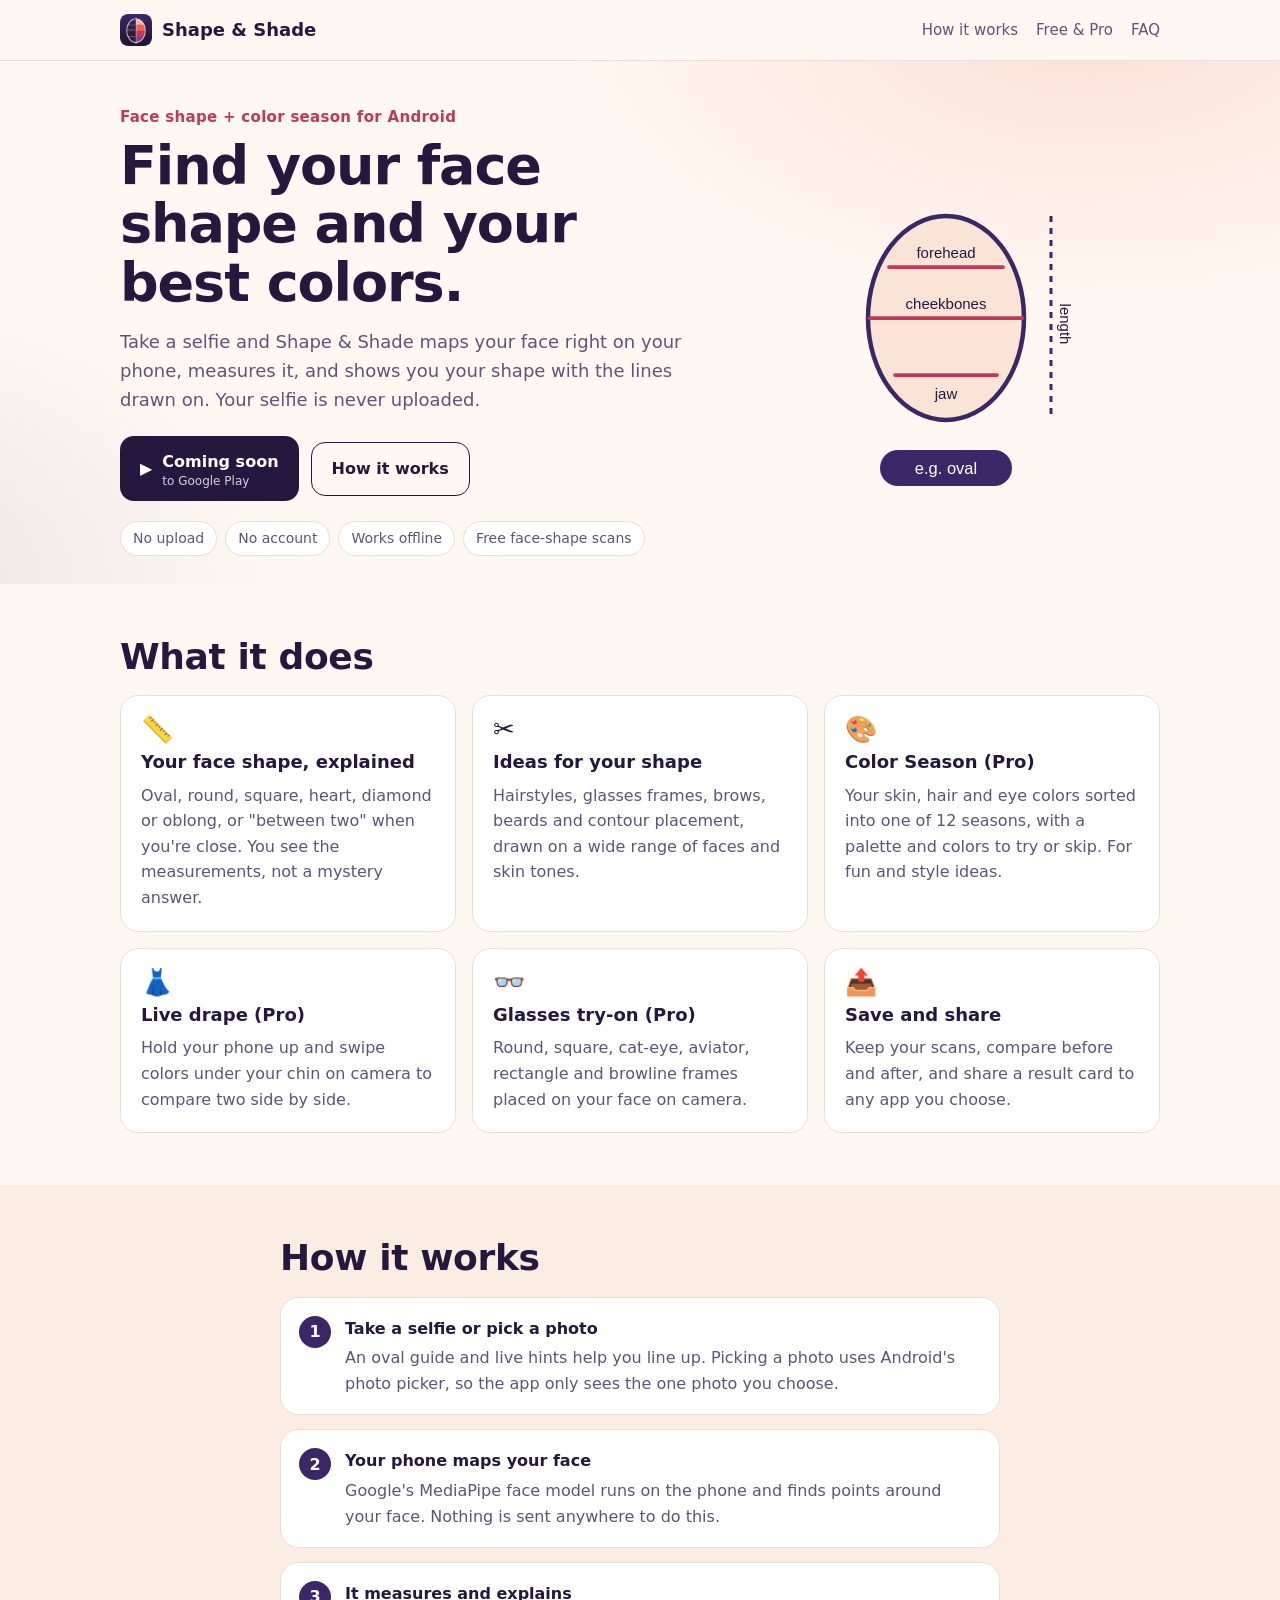
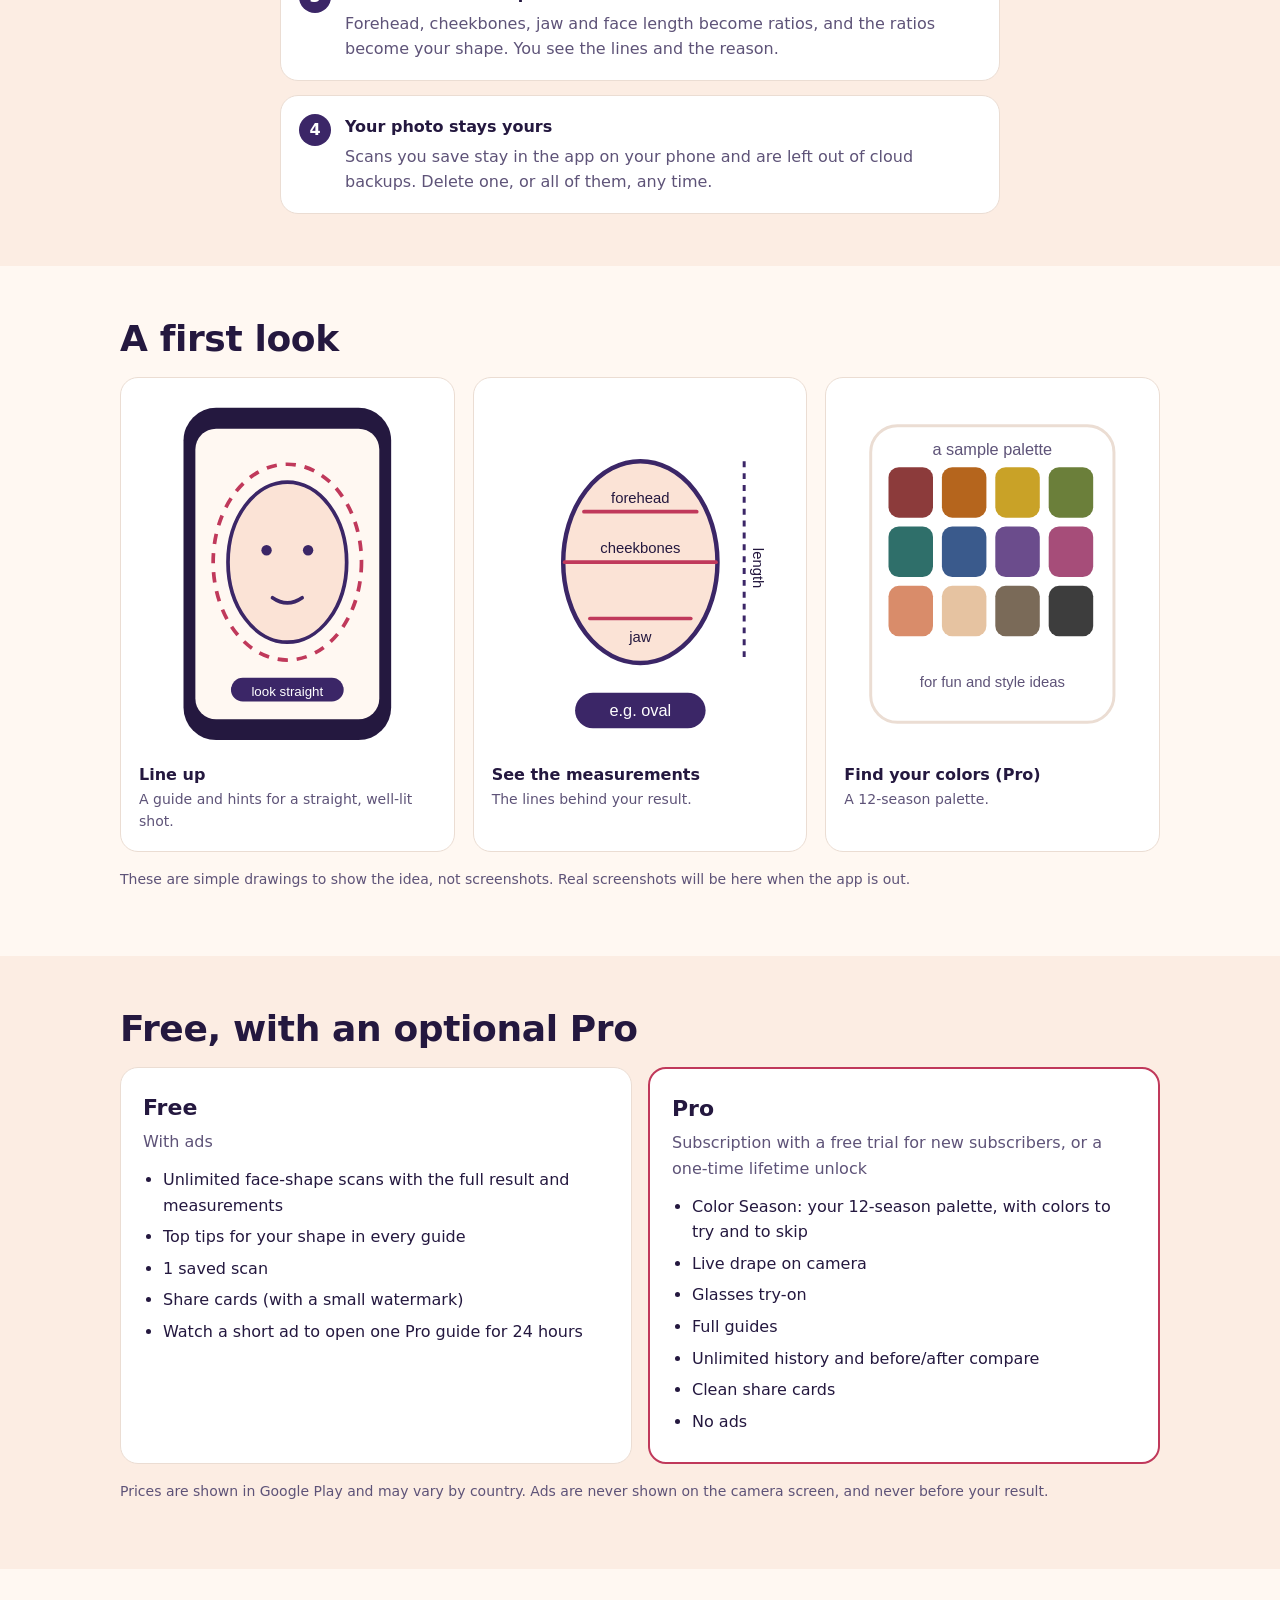
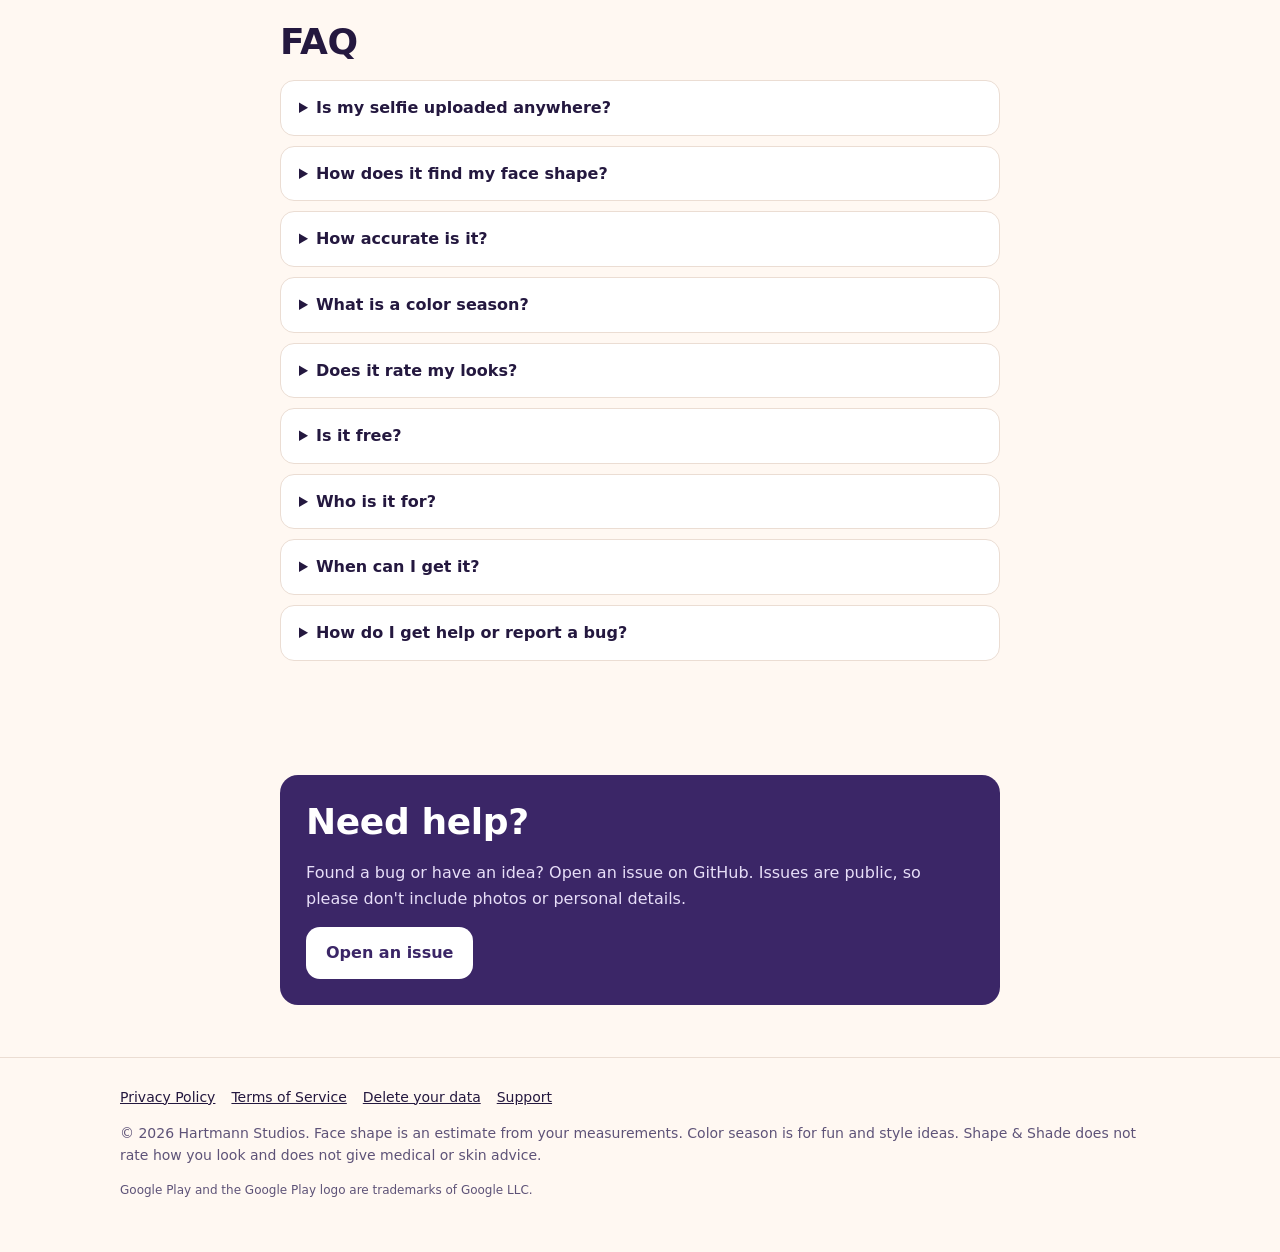
==== index.html @ e621851f "Add Shape & Shade website, privacy policy, terms and support templates" ====
<!doctype html>
<html lang="en">
<head>
<meta charset="utf-8">
<meta name="viewport" content="width=device-width, initial-scale=1, viewport-fit=cover">
<title>Shape &amp; Shade: find your face shape and best colors</title>
<meta name="description" content="Find your face shape and color season from a selfie. The scan runs on your phone and your selfie is never uploaded. Coming soon to Google Play.">
<link rel="canonical" href="https://chartmann1590.github.io/shapeshade-site/">
<meta name="theme-color" content="#FFF8F2">
<meta property="og:type" content="website">
<meta property="og:site_name" content="Shape &amp; Shade">
<meta property="og:title" content="Shape &amp; Shade: find your face shape and best colors">
<meta property="og:description" content="Find your face shape and color season from a selfie. The scan runs on your phone and your selfie is never uploaded. Coming soon to Google Play.">
<meta property="og:url" content="https://chartmann1590.github.io/shapeshade-site/">
<meta property="og:image" content="https://chartmann1590.github.io/shapeshade-site/img/og.png">
<meta property="og:image:width" content="1200">
<meta property="og:image:height" content="630">
<meta property="og:image:alt" content="Shape &amp; Shade: face shape and color season, on your phone">
<meta name="twitter:card" content="summary_large_image">
<meta name="twitter:title" content="Shape &amp; Shade: find your face shape and best colors">
<meta name="twitter:description" content="Find your face shape and color season from a selfie. The scan runs on your phone and your selfie is never uploaded. Coming soon to Google Play.">
<meta name="twitter:image" content="https://chartmann1590.github.io/shapeshade-site/img/og.png">
<link rel="icon" type="image/png" sizes="32x32" href="https://chartmann1590.github.io/shapeshade-site/img/icon-32.png">
<link rel="apple-touch-icon" href="https://chartmann1590.github.io/shapeshade-site/img/icon-180.png">
<link rel="stylesheet" href="https://chartmann1590.github.io/shapeshade-site/style.css">

</head>
<body>
<header class="top"><div class="wrap nav">
<a class="brand" href="https://chartmann1590.github.io/shapeshade-site/"><img src="https://chartmann1590.github.io/shapeshade-site/img/icon-192.png" alt="" width="32" height="32"><span>Shape &amp; Shade</span></a>
<nav><a class="hide-sm" href="https://chartmann1590.github.io/shapeshade-site/#how">How it works</a><a class="hide-sm" href="https://chartmann1590.github.io/shapeshade-site/#pro">Free &amp; Pro</a><a href="https://chartmann1590.github.io/shapeshade-site/#faq">FAQ</a></nav>
</div></header>
<main>

<section class="hero"><div class="wrap hero-grid">
<div class="hero-copy">
<p class="eyebrow">Face shape + color season for Android</p>
<h1>Find your face shape and your best colors.</h1>
<p class="lead">Take a selfie and Shape &amp; Shade maps your face right on your phone, measures it, and shows you your shape with the lines drawn on. Your selfie is never uploaded.</p>
<div class="cta"><span class="btn soon" role="note" aria-label="Coming soon to Google Play">&#9654;<span>Coming soon<small>to Google Play</small></span></span><a class="btn ghost" href="#how">How it works</a></div>
<ul class="pills"><li>No upload</li><li>No account</li><li>Works offline</li><li>Free face-shape scans</li></ul>
</div>
<div class="hero-art"><svg viewBox="0 0 200 240" role="img" aria-label="Drawing: a face with measurement lines across forehead, cheekbones and jaw, and a line for face length">
<ellipse cx="100" cy="112" rx="52" ry="68" fill="#FBE3D6" stroke="#3B2667" stroke-width="3"/>
<g stroke="#C0395B" stroke-width="2.5" stroke-linecap="round"><line x1="62" y1="78" x2="138" y2="78"/><line x1="49" y1="112" x2="151" y2="112"/><line x1="66" y1="150" x2="134" y2="150"/></g>
<line x1="170" y1="44" x2="170" y2="180" stroke="#3B2667" stroke-width="2" stroke-dasharray="4 4"/>
<g font-family="sans-serif" font-size="10" fill="#24183F"><text x="100" y="72" text-anchor="middle">forehead</text><text x="100" y="106" text-anchor="middle">cheekbones</text><text x="100" y="166" text-anchor="middle">jaw</text><text x="176" y="116" transform="rotate(90 176 116)" text-anchor="middle">length</text></g>
<rect x="56" y="200" width="88" height="24" rx="12" fill="#3B2667"/><text x="100" y="216" font-size="11" fill="#fff" text-anchor="middle" font-family="sans-serif">e.g. oval</text>
</svg></div>
</div></section>

<section class="sec" id="what"><div class="wrap">
<h2>What it does</h2>
<div class="grid three">
<div class="card"><div class="ic">&#128207;</div><h3>Your face shape, explained</h3><p>Oval, round, square, heart, diamond or oblong, or "between two" when you're close. You see the measurements, not a mystery answer.</p></div>
<div class="card"><div class="ic">&#9986;&#65039;</div><h3>Ideas for your shape</h3><p>Hairstyles, glasses frames, brows, beards and contour placement, drawn on a wide range of faces and skin tones.</p></div>
<div class="card"><div class="ic">&#127912;</div><h3>Color Season (Pro)</h3><p>Your skin, hair and eye colors sorted into one of 12 seasons, with a palette and colors to try or skip. For fun and style ideas.</p></div>
<div class="card"><div class="ic">&#128087;</div><h3>Live drape (Pro)</h3><p>Hold your phone up and swipe colors under your chin on camera to compare two side by side.</p></div>
<div class="card"><div class="ic">&#128083;</div><h3>Glasses try-on (Pro)</h3><p>Round, square, cat-eye, aviator, rectangle and browline frames placed on your face on camera.</p></div>
<div class="card"><div class="ic">&#128228;</div><h3>Save and share</h3><p>Keep your scans, compare before and after, and share a result card to any app you choose.</p></div>
</div>
</div></section>

<section class="sec alt" id="how"><div class="wrap narrow">
<h2>How it works</h2>
<ol class="steps">
<li><strong>Take a selfie or pick a photo</strong><p>An oval guide and live hints help you line up. Picking a photo uses Android's photo picker, so the app only sees the one photo you choose.</p></li>
<li><strong>Your phone maps your face</strong><p>Google's MediaPipe face model runs on the phone and finds points around your face. Nothing is sent anywhere to do this.</p></li>
<li><strong>It measures and explains</strong><p>Forehead, cheekbones, jaw and face length become ratios, and the ratios become your shape. You see the lines and the reason.</p></li>
<li><strong>Your photo stays yours</strong><p>Scans you save stay in the app on your phone and are left out of cloud backups. Delete one, or all of them, any time.</p></li>
</ol>
</div></section>

<section class="sec" id="looks"><div class="wrap">
<h2>A first look</h2>
<div class="ills">
<figure><svg viewBox="0 0 200 240" role="img" aria-label="Drawing: a phone camera with an oval guide around a face">
<rect x="30" y="8" width="140" height="224" rx="22" fill="#24183F"/><rect x="38" y="22" width="124" height="196" rx="14" fill="#FFF8F2"/>
<ellipse cx="100" cy="112" rx="40" ry="54" fill="#FBE3D6" stroke="#3B2667" stroke-width="2.5"/>
<ellipse cx="100" cy="112" rx="50" ry="66" fill="none" stroke="#C0395B" stroke-width="2.5" stroke-dasharray="7 6"/>
<circle cx="86" cy="104" r="3.5" fill="#3B2667"/><circle cx="114" cy="104" r="3.5" fill="#3B2667"/><path d="M90 136 q10 7 20 0" stroke="#3B2667" stroke-width="2.5" fill="none" stroke-linecap="round"/>
<rect x="62" y="190" width="76" height="16" rx="8" fill="#3B2667"/><text x="100" y="202" font-size="9" fill="#fff" text-anchor="middle" font-family="sans-serif">look straight</text>
</svg><figcaption>Line up<span>A guide and hints for a straight, well-lit shot.</span></figcaption></figure>
<figure><svg viewBox="0 0 200 240" role="img" aria-label="Drawing: a face with measurement lines across forehead, cheekbones and jaw, and a line for face length">
<ellipse cx="100" cy="112" rx="52" ry="68" fill="#FBE3D6" stroke="#3B2667" stroke-width="3"/>
<g stroke="#C0395B" stroke-width="2.5" stroke-linecap="round"><line x1="62" y1="78" x2="138" y2="78"/><line x1="49" y1="112" x2="151" y2="112"/><line x1="66" y1="150" x2="134" y2="150"/></g>
<line x1="170" y1="44" x2="170" y2="180" stroke="#3B2667" stroke-width="2" stroke-dasharray="4 4"/>
<g font-family="sans-serif" font-size="10" fill="#24183F"><text x="100" y="72" text-anchor="middle">forehead</text><text x="100" y="106" text-anchor="middle">cheekbones</text><text x="100" y="166" text-anchor="middle">jaw</text><text x="176" y="116" transform="rotate(90 176 116)" text-anchor="middle">length</text></g>
<rect x="56" y="200" width="88" height="24" rx="12" fill="#3B2667"/><text x="100" y="216" font-size="11" fill="#fff" text-anchor="middle" font-family="sans-serif">e.g. oval</text>
</svg><figcaption>See the measurements<span>The lines behind your result.</span></figcaption></figure>
<figure><svg viewBox="0 0 200 240" role="img" aria-label="Drawing: a grid of twelve color swatches">
<rect x="18" y="20" width="164" height="200" rx="18" fill="#fff" stroke="#EBDDD3" stroke-width="2"/>
<text x="100" y="40" font-size="11" text-anchor="middle" fill="#5E5378" font-family="sans-serif">a sample palette</text>
<rect x="30" y="48" width="30" height="34" rx="7" fill="#8C3B3B"/><rect x="66" y="48" width="30" height="34" rx="7" fill="#B5651D"/><rect x="102" y="48" width="30" height="34" rx="7" fill="#C9A227"/><rect x="138" y="48" width="30" height="34" rx="7" fill="#6B7F3A"/><rect x="30" y="88" width="30" height="34" rx="7" fill="#2F6F6A"/><rect x="66" y="88" width="30" height="34" rx="7" fill="#3A5A8C"/><rect x="102" y="88" width="30" height="34" rx="7" fill="#6B4C8C"/><rect x="138" y="88" width="30" height="34" rx="7" fill="#A64D79"/><rect x="30" y="128" width="30" height="34" rx="7" fill="#D98C6A"/><rect x="66" y="128" width="30" height="34" rx="7" fill="#E6C3A1"/><rect x="102" y="128" width="30" height="34" rx="7" fill="#7A6A58"/><rect x="138" y="128" width="30" height="34" rx="7" fill="#3D3D3D"/><text x="100" y="196" font-size="10" text-anchor="middle" fill="#5E5378" font-family="sans-serif">for fun and style ideas</text>
</svg><figcaption>Find your colors (Pro)<span>A 12-season palette.</span></figcaption></figure>
</div>
<p class="fine">These are simple drawings to show the idea, not screenshots. Real screenshots will be here when the app is out.</p>
</div></section>

<section class="sec alt" id="pro"><div class="wrap">
<h2>Free, with an optional Pro</h2>
<div class="plans">
<div class="plan"><h3>Free</h3><p class="sub">With ads</p><ul>
<li>Unlimited face-shape scans with the full result and measurements</li>
<li>Top tips for your shape in every guide</li>
<li>1 saved scan</li>
<li>Share cards (with a small watermark)</li>
<li>Watch a short ad to open one Pro guide for 24 hours</li>
</ul></div>
<div class="plan pro"><h3>Pro</h3><p class="sub">Subscription with a free trial for new subscribers, or a one-time lifetime unlock</p><ul>
<li>Color Season: your 12-season palette, with colors to try and to skip</li>
<li>Live drape on camera</li>
<li>Glasses try-on</li>
<li>Full guides</li>
<li>Unlimited history and before/after compare</li>
<li>Clean share cards</li>
<li>No ads</li>
</ul></div>
</div>
<p class="fine">Prices are shown in Google Play and may vary by country. Ads are never shown on the camera screen, and never before your result.</p>
</div></section>

<section class="sec" id="faq"><div class="wrap narrow faq">
<h2>FAQ</h2>
<details><summary>Is my selfie uploaded anywhere?</summary><p>No. The face mapping runs on your phone with Google's MediaPipe, and the photo is never sent to us or to anyone else. There is no account and no server. The scan even works in airplane mode.</p></details><details><summary>How does it find my face shape?</summary><p>It maps points on your face, then measures your forehead, cheekbone and jaw width and your face length. The shape comes from those ratios, and the lines are drawn on your photo so you can see why. When you sit between two shapes, it says so.</p></details><details><summary>How accurate is it?</summary><p>It's an estimate from measurements, not a verdict. Good light, a straight-on angle and hair pulled back give the most consistent result. Glasses, hats, beards and tilted photos can shift it.</p></details><details><summary>What is a color season?</summary><p>A popular way to group colors that tend to suit you, based on your skin, hair and eye colors: warm or cool, light or deep, soft or bright. Shape &amp; Shade gives one of 12 seasons with a palette. It's for fun and style ideas, and works best in daylight.</p></details><details><summary>Does it rate my looks?</summary><p>No. There are no beauty scores, no attractiveness ratings, and no guesses about age, ethnicity or gender. It measures shape and samples colors, that's it.</p></details><details><summary>Is it free?</summary><p>Yes. Face-shape scans with the full result are free and unlimited, with ads. Pro is optional and adds Color Season, live drape, glasses try-on, full guides, unlimited history and no ads. Prices are shown in Google Play.</p></details><details><summary>Who is it for?</summary><p>Teens and adults who want ideas for haircuts, glasses, brows, beards or what colors to wear. It's meant for ages 16 and up and is not made for children.</p></details><details><summary>When can I get it?</summary><p>It's coming soon to Google Play for Android. This page will link straight to the listing when it's live.</p></details><details><summary>How do I get help or report a bug?</summary><p>Open an issue on <a href="https://github.com/chartmann1590/shapeshade-site/issues/new">GitHub</a>. Issues are public, so please don't post photos or personal information.</p></details>
</div></section>

<section class="sec" id="support"><div class="wrap narrow">
<div class="support"><h2>Need help?</h2><p>Found a bug or have an idea? Open an issue on GitHub. Issues are public, so please don't include photos or personal details.</p>
<a class="btn" href="https://github.com/chartmann1590/shapeshade-site/issues/new">Open an issue</a></div>
</div></section>
<script type="application/ld+json">{"@context": "https://schema.org", "@type": "SoftwareApplication", "name": "Shape & Shade: Face Shape", "operatingSystem": "Android", "applicationCategory": "LifestyleApplication", "url": "https://chartmann1590.github.io/shapeshade-site/", "author": {"@type": "Organization", "name": "Hartmann Studios", "url": "https://chartmann1590.github.io/shapeshade-site/"}, "description": "Find your face shape and your color season from a selfie. The scan runs on your phone and your selfie is never uploaded."}</script>

</main>
<footer class="foot"><div class="wrap">
<div class="foot-links"><a href="https://chartmann1590.github.io/shapeshade-site/privacy/">Privacy Policy</a><a href="https://chartmann1590.github.io/shapeshade-site/terms/">Terms of Service</a><a href="https://chartmann1590.github.io/shapeshade-site/delete/">Delete your data</a><a href="https://github.com/chartmann1590/shapeshade-site/issues/new">Support</a></div>
<p>&copy; 2026 Hartmann Studios. Face shape is an estimate from your measurements. Color season is for fun and style ideas. Shape &amp; Shade does not rate how you look and does not give medical or skin advice.</p>
<p class="tm">Google Play and the Google Play logo are trademarks of Google LLC.</p>
</div></footer>
</body>
</html>
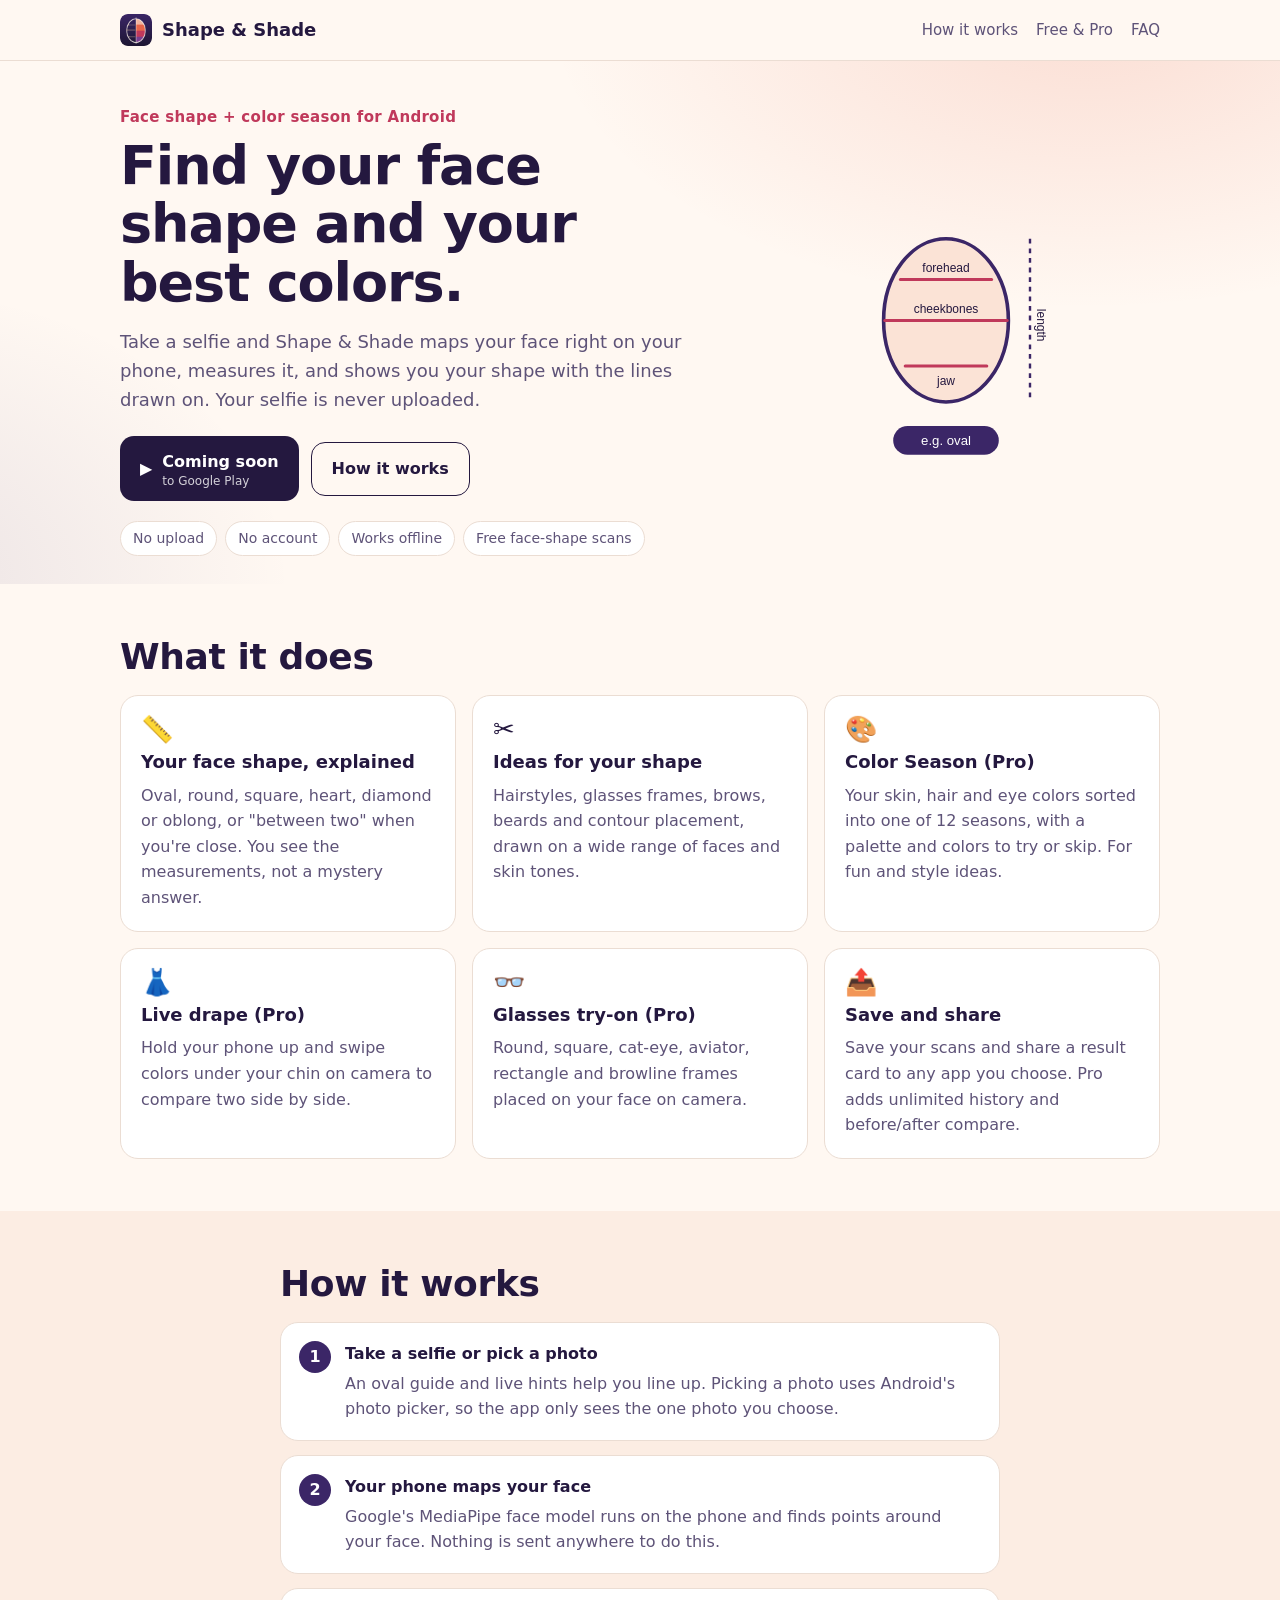
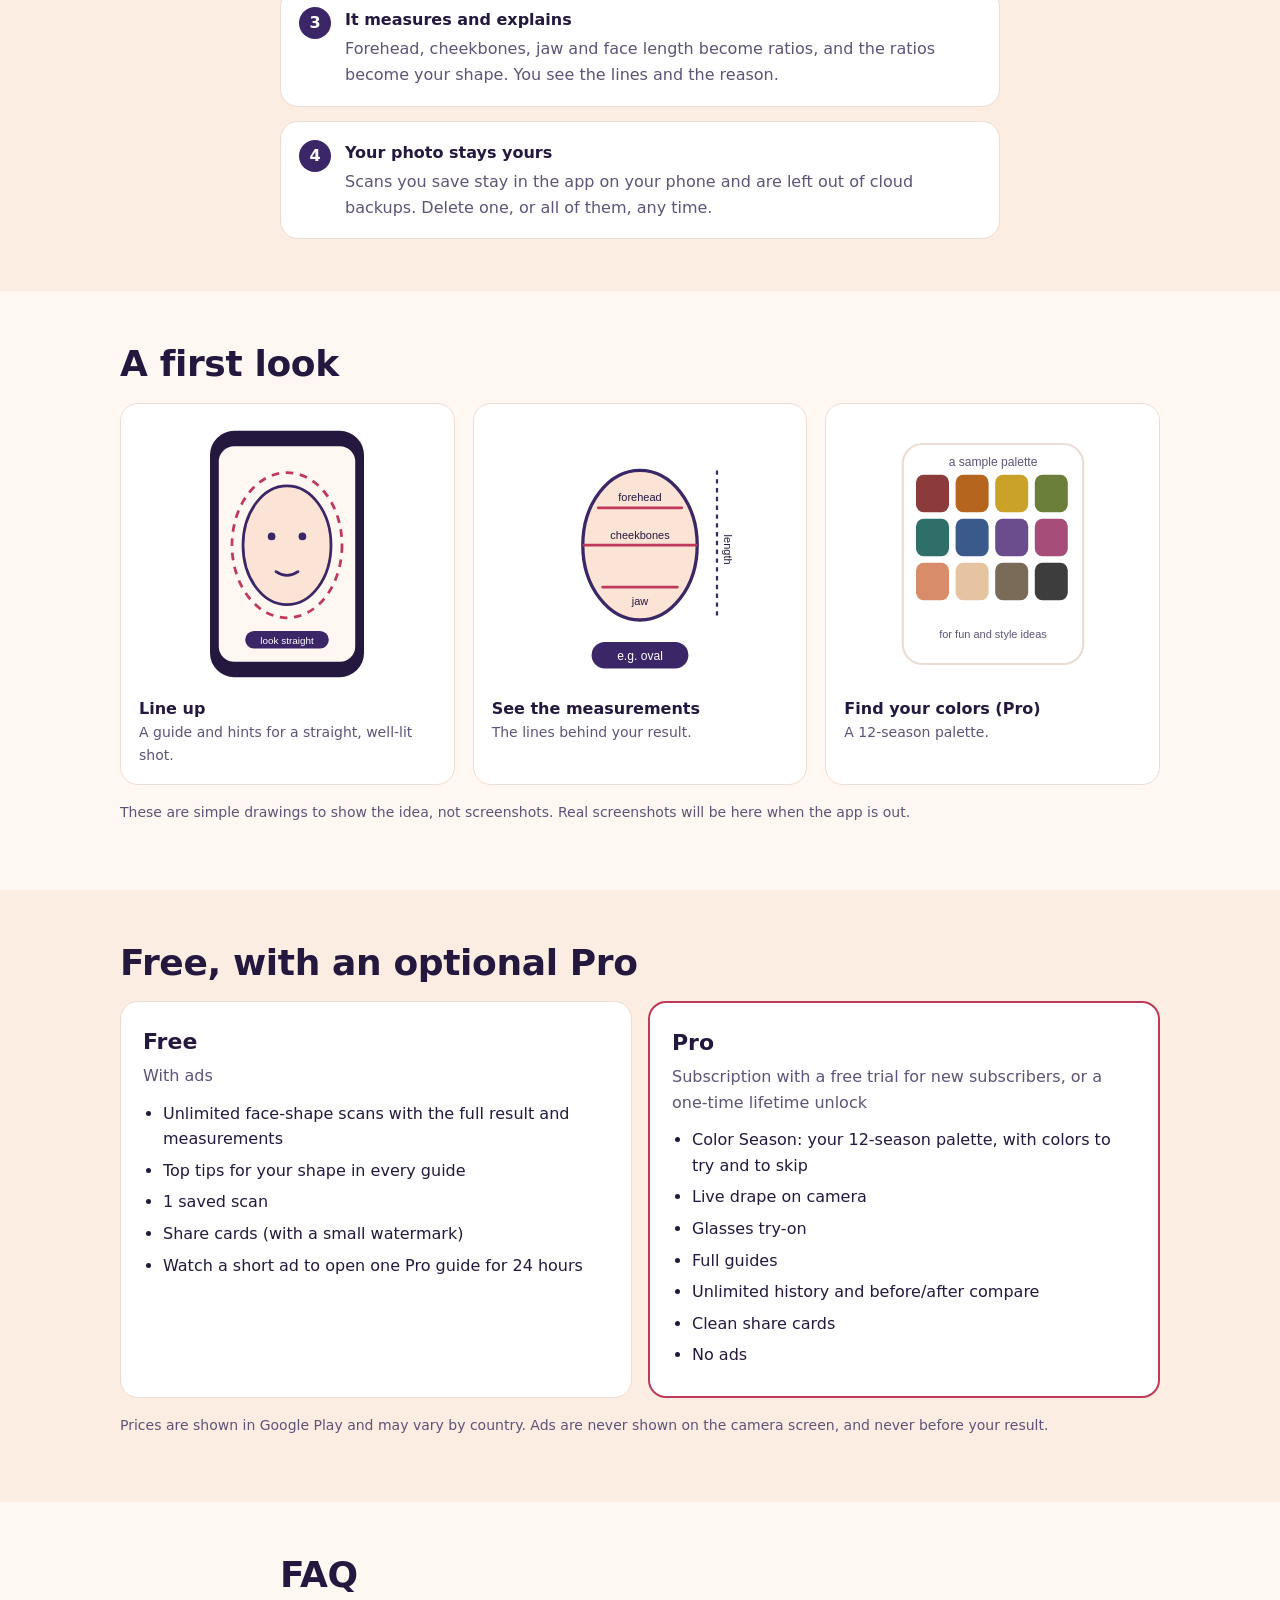
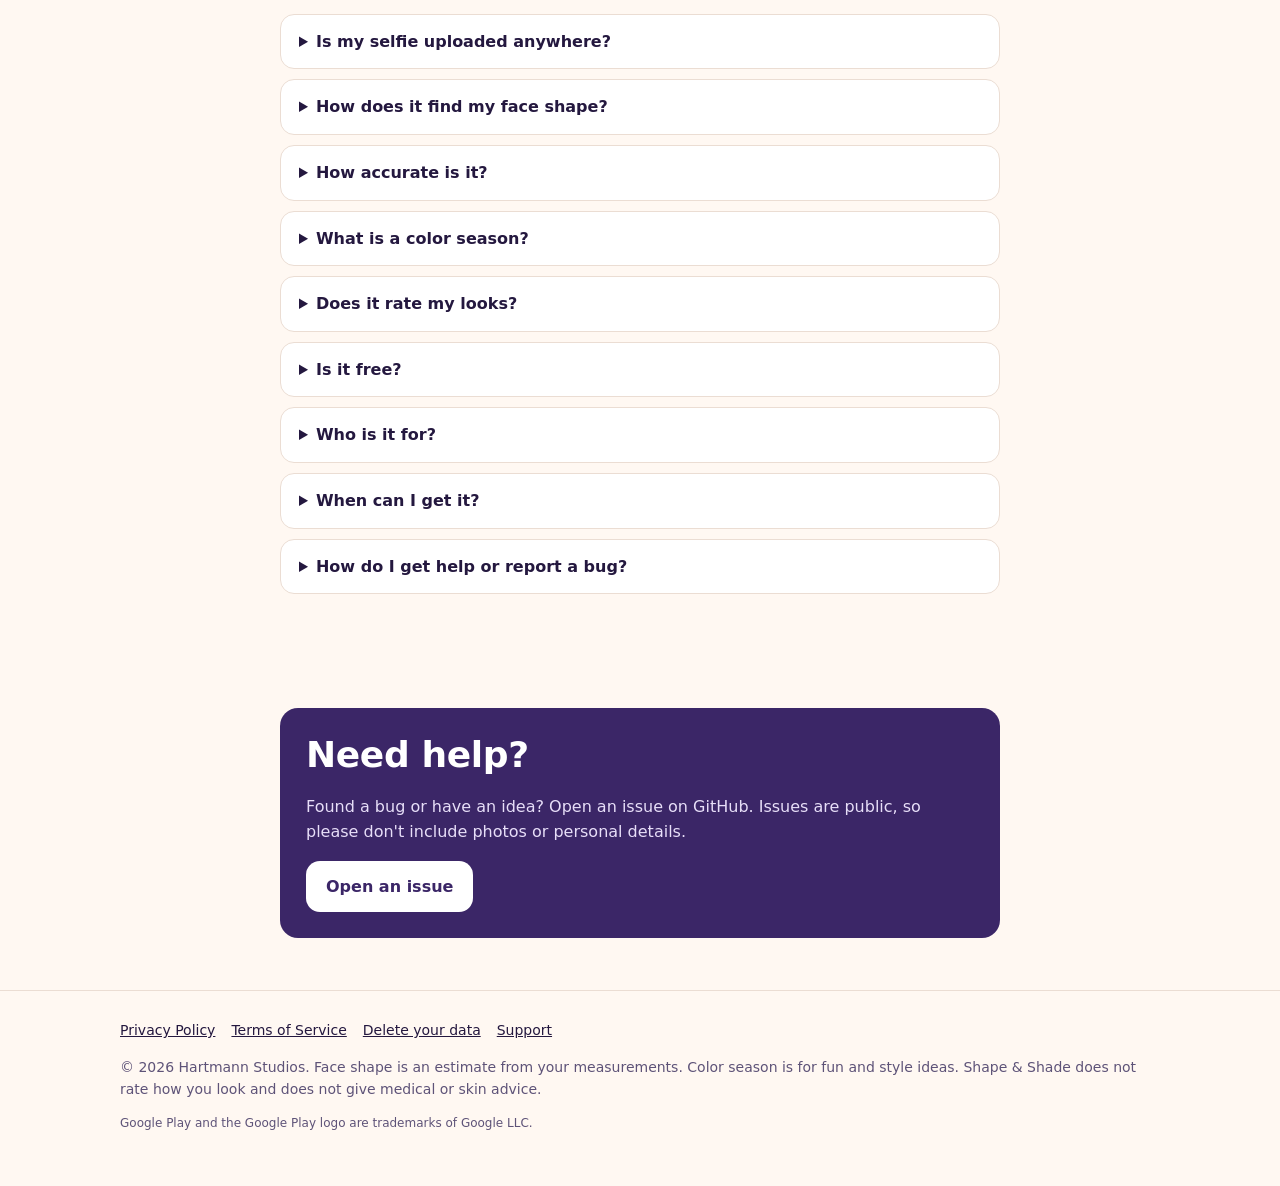
==== commit ac3e991b: "Tighten illustrations and copy on the home page" ====
--- a/index.html
+++ b/index.html
@@ -57,7 +57,7 @@
 <div class="card"><div class="ic">&#127912;</div><h3>Color Season (Pro)</h3><p>Your skin, hair and eye colors sorted into one of 12 seasons, with a palette and colors to try or skip. For fun and style ideas.</p></div>
 <div class="card"><div class="ic">&#128087;</div><h3>Live drape (Pro)</h3><p>Hold your phone up and swipe colors under your chin on camera to compare two side by side.</p></div>
 <div class="card"><div class="ic">&#128083;</div><h3>Glasses try-on (Pro)</h3><p>Round, square, cat-eye, aviator, rectangle and browline frames placed on your face on camera.</p></div>
-<div class="card"><div class="ic">&#128228;</div><h3>Save and share</h3><p>Keep your scans, compare before and after, and share a result card to any app you choose.</p></div>
+<div class="card"><div class="ic">&#128228;</div><h3>Save and share</h3><p>Save your scans and share a result card to any app you choose. Pro adds unlimited history and before/after compare.</p></div>
 </div>
 </div></section>
 
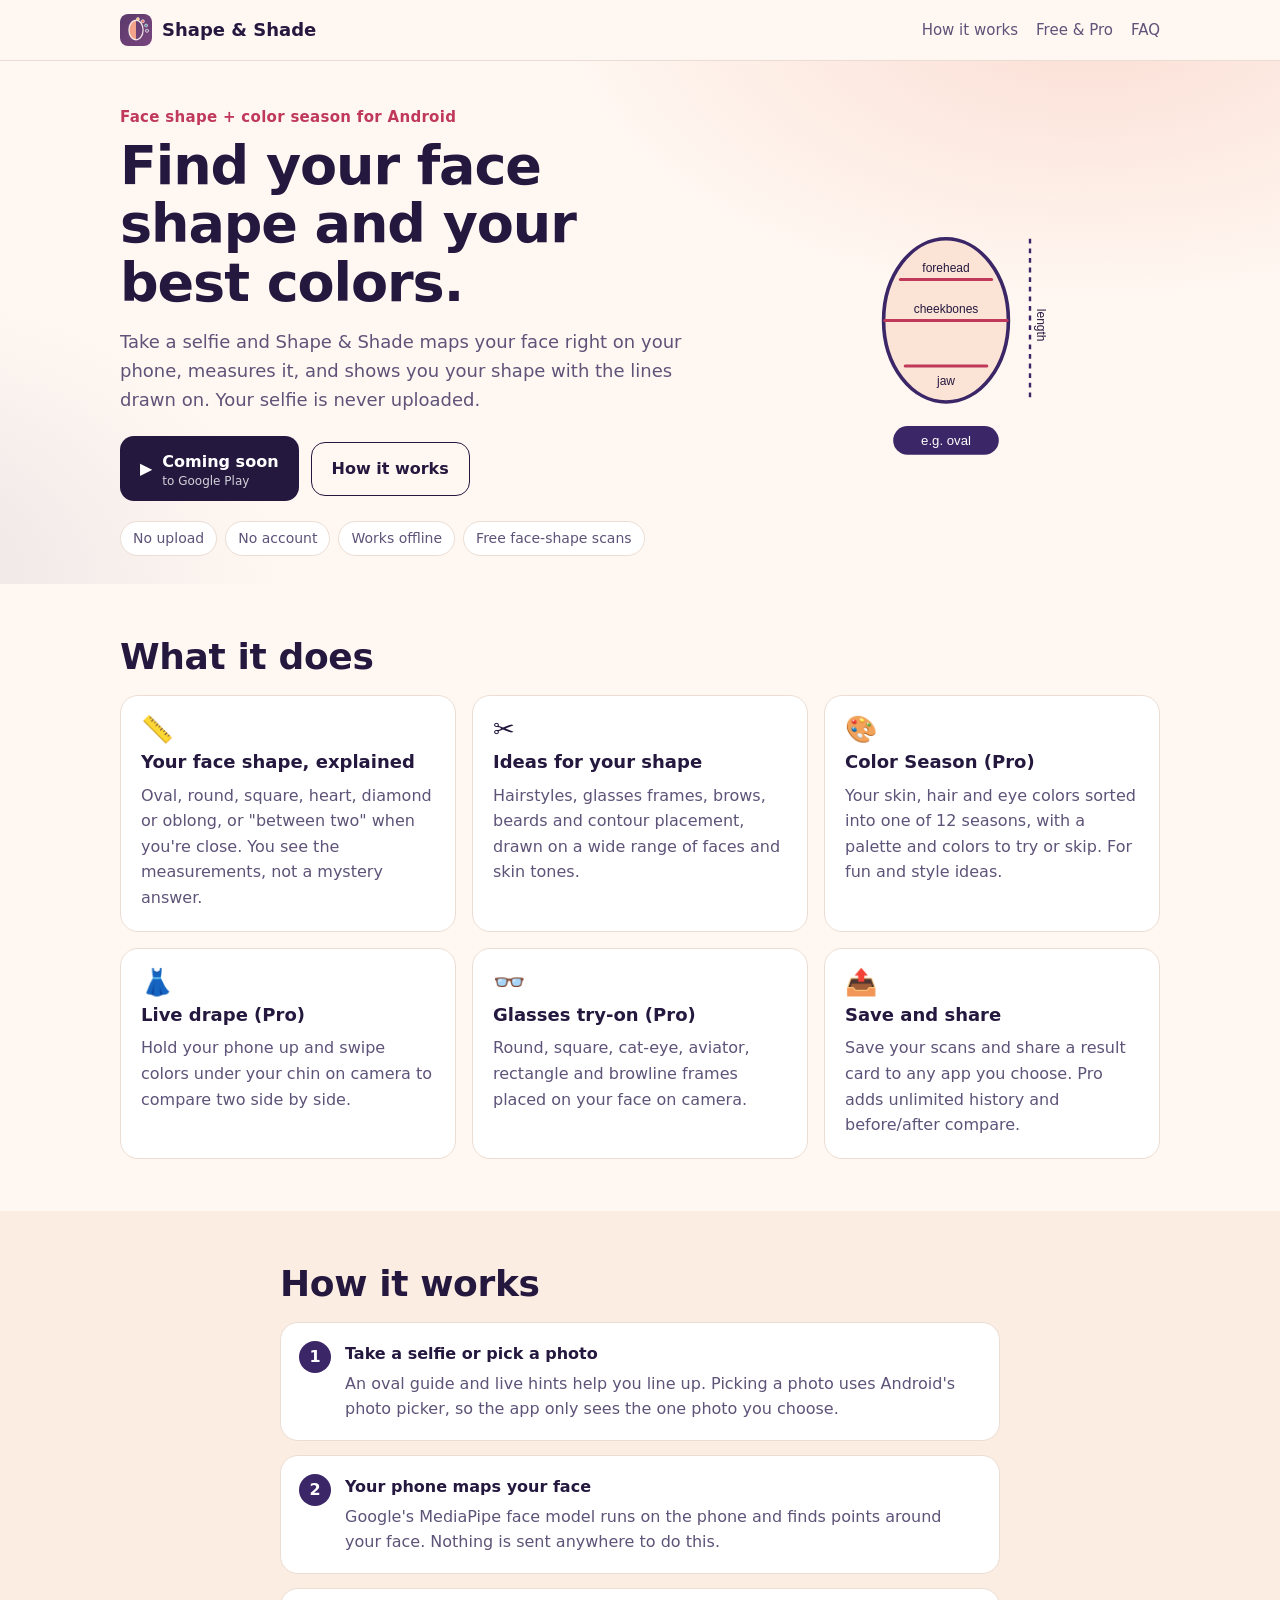
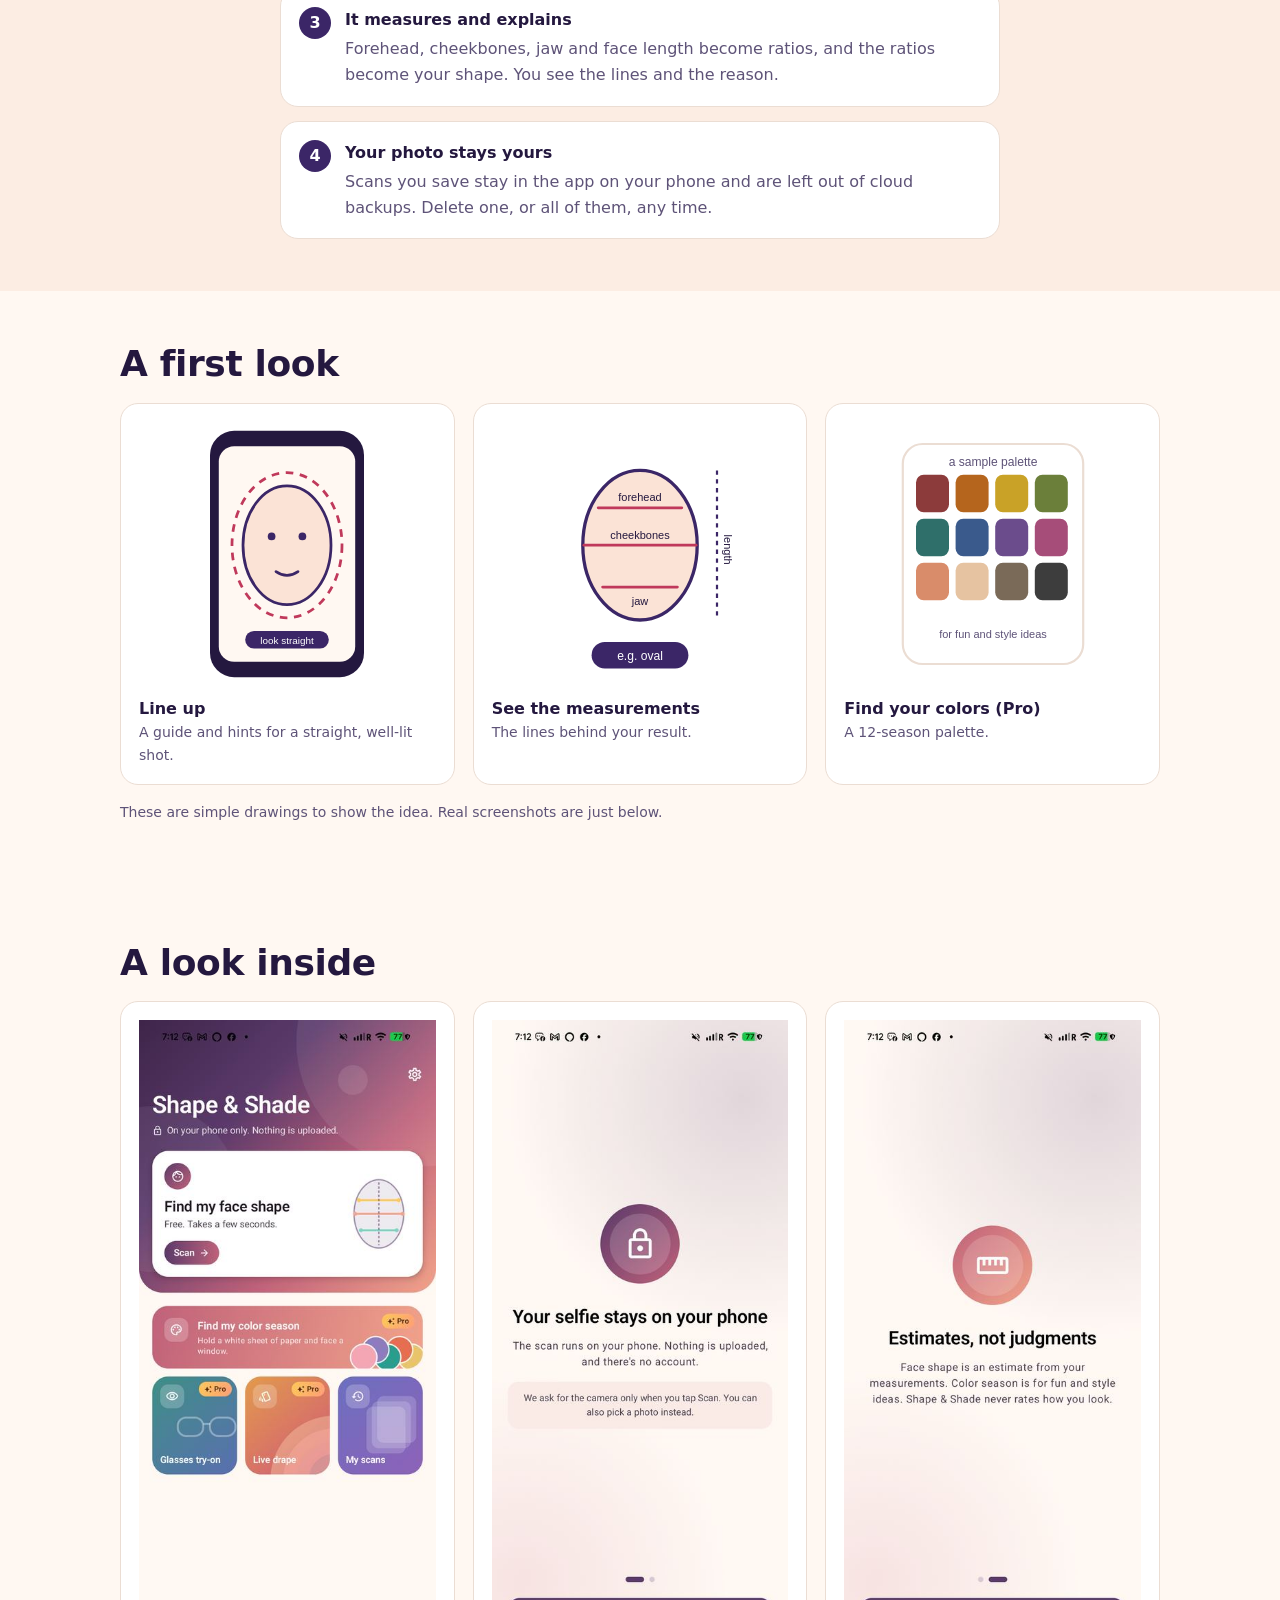
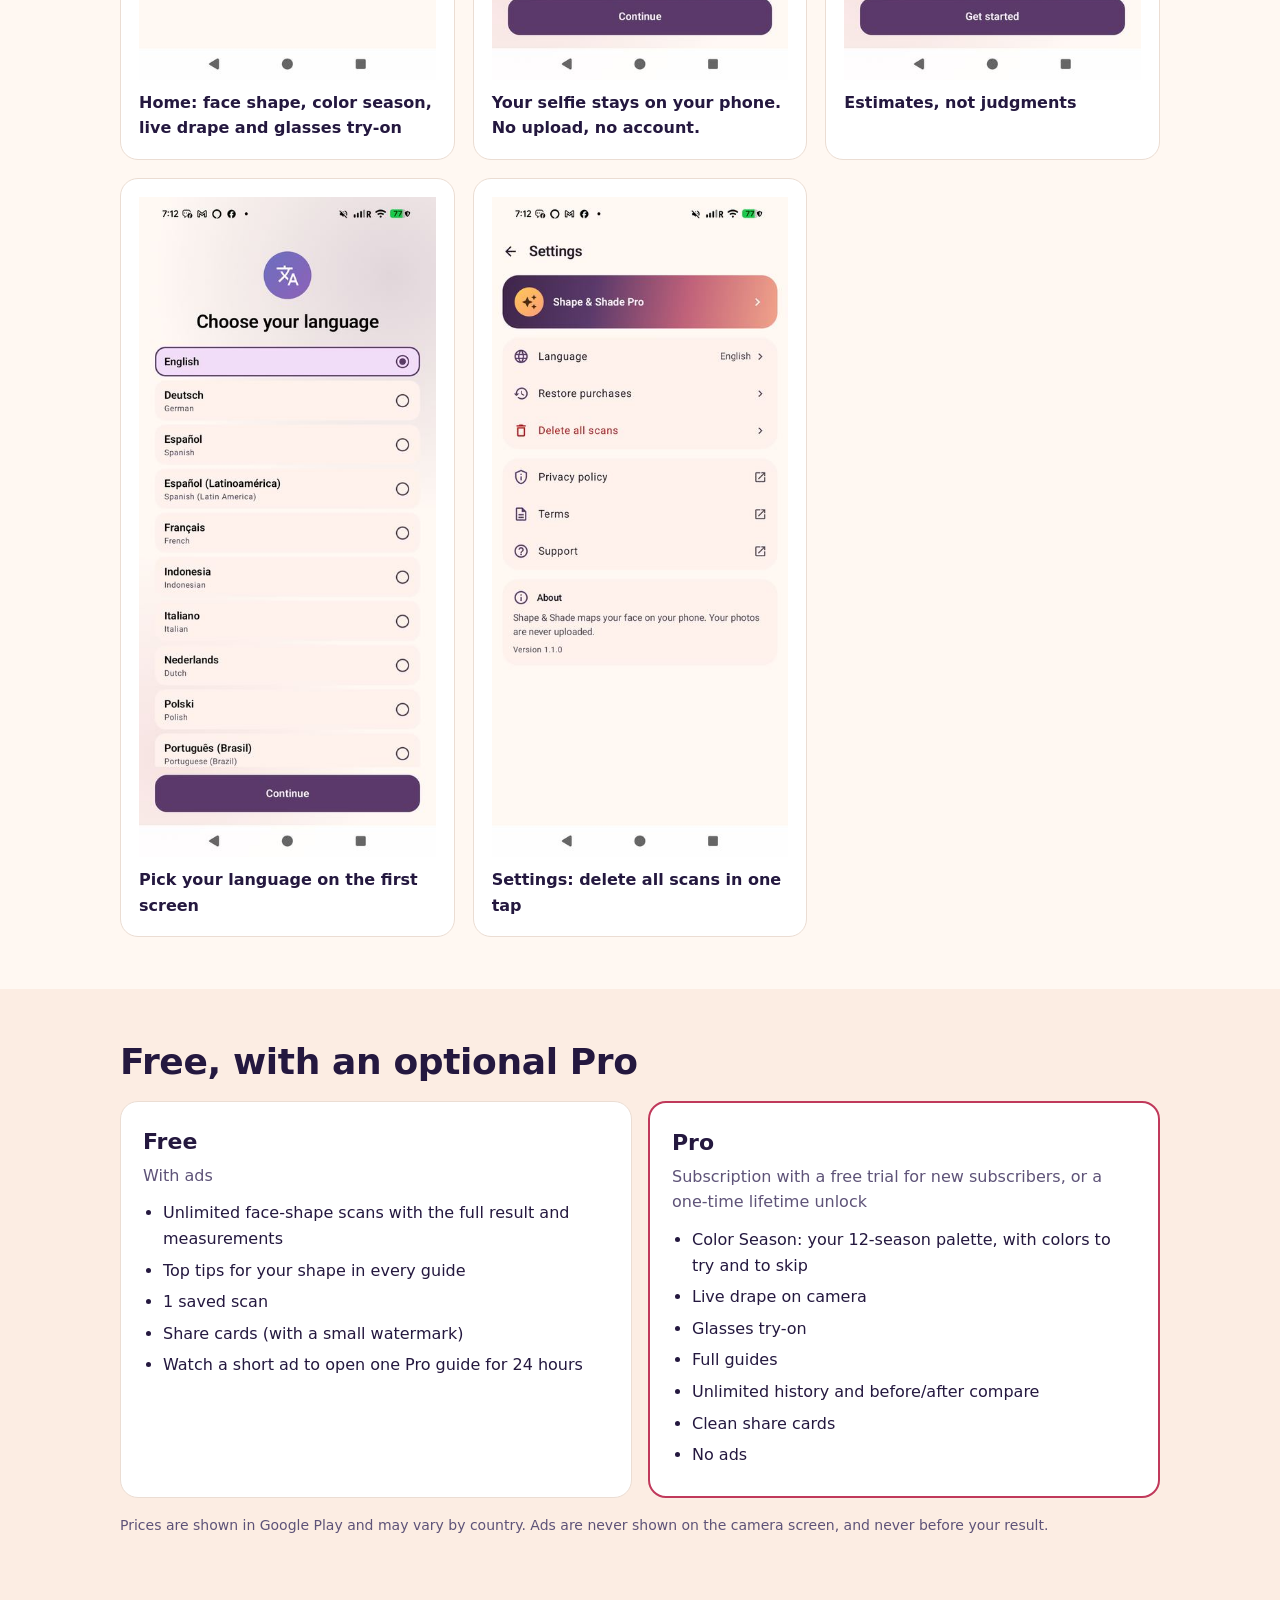
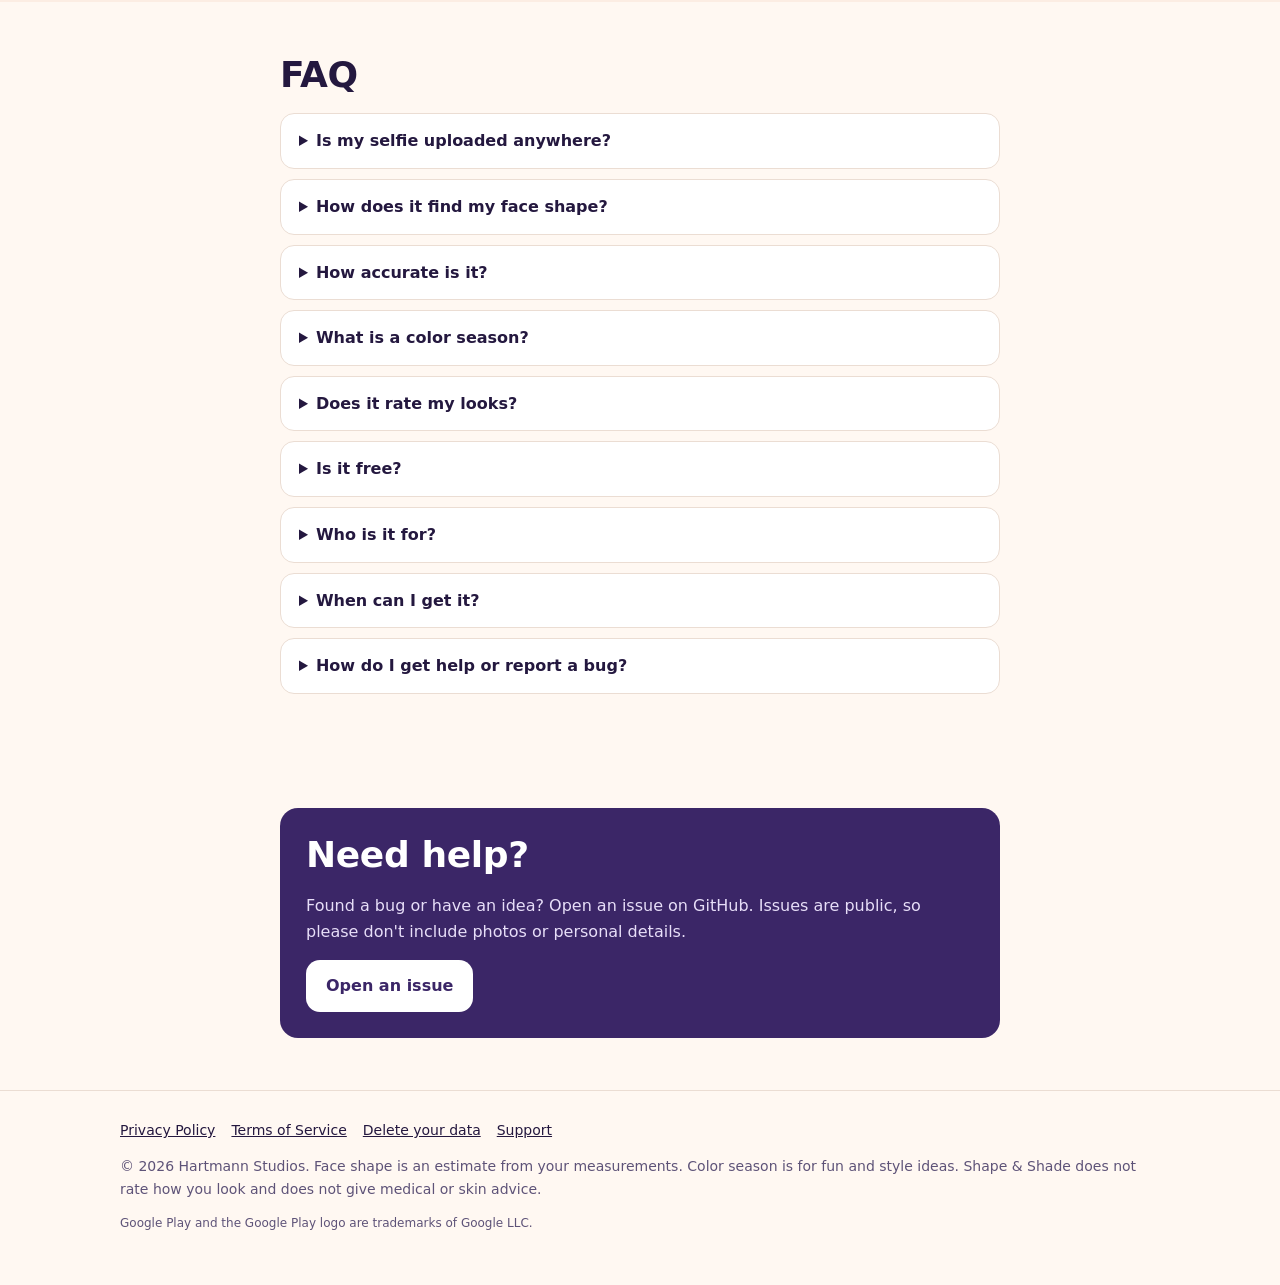
==== commit 29eb9fd9: "Add real app screenshots" ====
--- a/index.html
+++ b/index.html
@@ -94,9 +94,9 @@
 <rect x="30" y="48" width="30" height="34" rx="7" fill="#8C3B3B"/><rect x="66" y="48" width="30" height="34" rx="7" fill="#B5651D"/><rect x="102" y="48" width="30" height="34" rx="7" fill="#C9A227"/><rect x="138" y="48" width="30" height="34" rx="7" fill="#6B7F3A"/><rect x="30" y="88" width="30" height="34" rx="7" fill="#2F6F6A"/><rect x="66" y="88" width="30" height="34" rx="7" fill="#3A5A8C"/><rect x="102" y="88" width="30" height="34" rx="7" fill="#6B4C8C"/><rect x="138" y="88" width="30" height="34" rx="7" fill="#A64D79"/><rect x="30" y="128" width="30" height="34" rx="7" fill="#D98C6A"/><rect x="66" y="128" width="30" height="34" rx="7" fill="#E6C3A1"/><rect x="102" y="128" width="30" height="34" rx="7" fill="#7A6A58"/><rect x="138" y="128" width="30" height="34" rx="7" fill="#3D3D3D"/><text x="100" y="196" font-size="10" text-anchor="middle" fill="#5E5378" font-family="sans-serif">for fun and style ideas</text>
 </svg><figcaption>Find your colors (Pro)<span>A 12-season palette.</span></figcaption></figure>
 </div>
-<p class="fine">These are simple drawings to show the idea, not screenshots. Real screenshots will be here when the app is out.</p>
+<p class="fine">These are simple drawings to show the idea. Real screenshots are just below.</p>
 </div></section>
-
+<section class="sec" id="screenshots"><div class="wrap"><h2>A look inside</h2><div class="ills"><figure><img src="https://chartmann1590.github.io/shapeshade-site/img/shot-1.jpg" alt="Home: face shape, color season, live drape and glasses try-on" loading="lazy"><figcaption>Home: face shape, color season, live drape and glasses try-on</figcaption></figure><figure><img src="https://chartmann1590.github.io/shapeshade-site/img/shot-2.jpg" alt="Your selfie stays on your phone. No upload, no account." loading="lazy"><figcaption>Your selfie stays on your phone. No upload, no account.</figcaption></figure><figure><img src="https://chartmann1590.github.io/shapeshade-site/img/shot-3.jpg" alt="Estimates, not judgments" loading="lazy"><figcaption>Estimates, not judgments</figcaption></figure><figure><img src="https://chartmann1590.github.io/shapeshade-site/img/shot-4.jpg" alt="Pick your language on the first screen" loading="lazy"><figcaption>Pick your language on the first screen</figcaption></figure><figure><img src="https://chartmann1590.github.io/shapeshade-site/img/shot-5.jpg" alt="Settings: delete all scans in one tap" loading="lazy"><figcaption>Settings: delete all scans in one tap</figcaption></figure></div></div></section>
 <section class="sec alt" id="pro"><div class="wrap">
 <h2>Free, with an optional Pro</h2>
 <div class="plans">
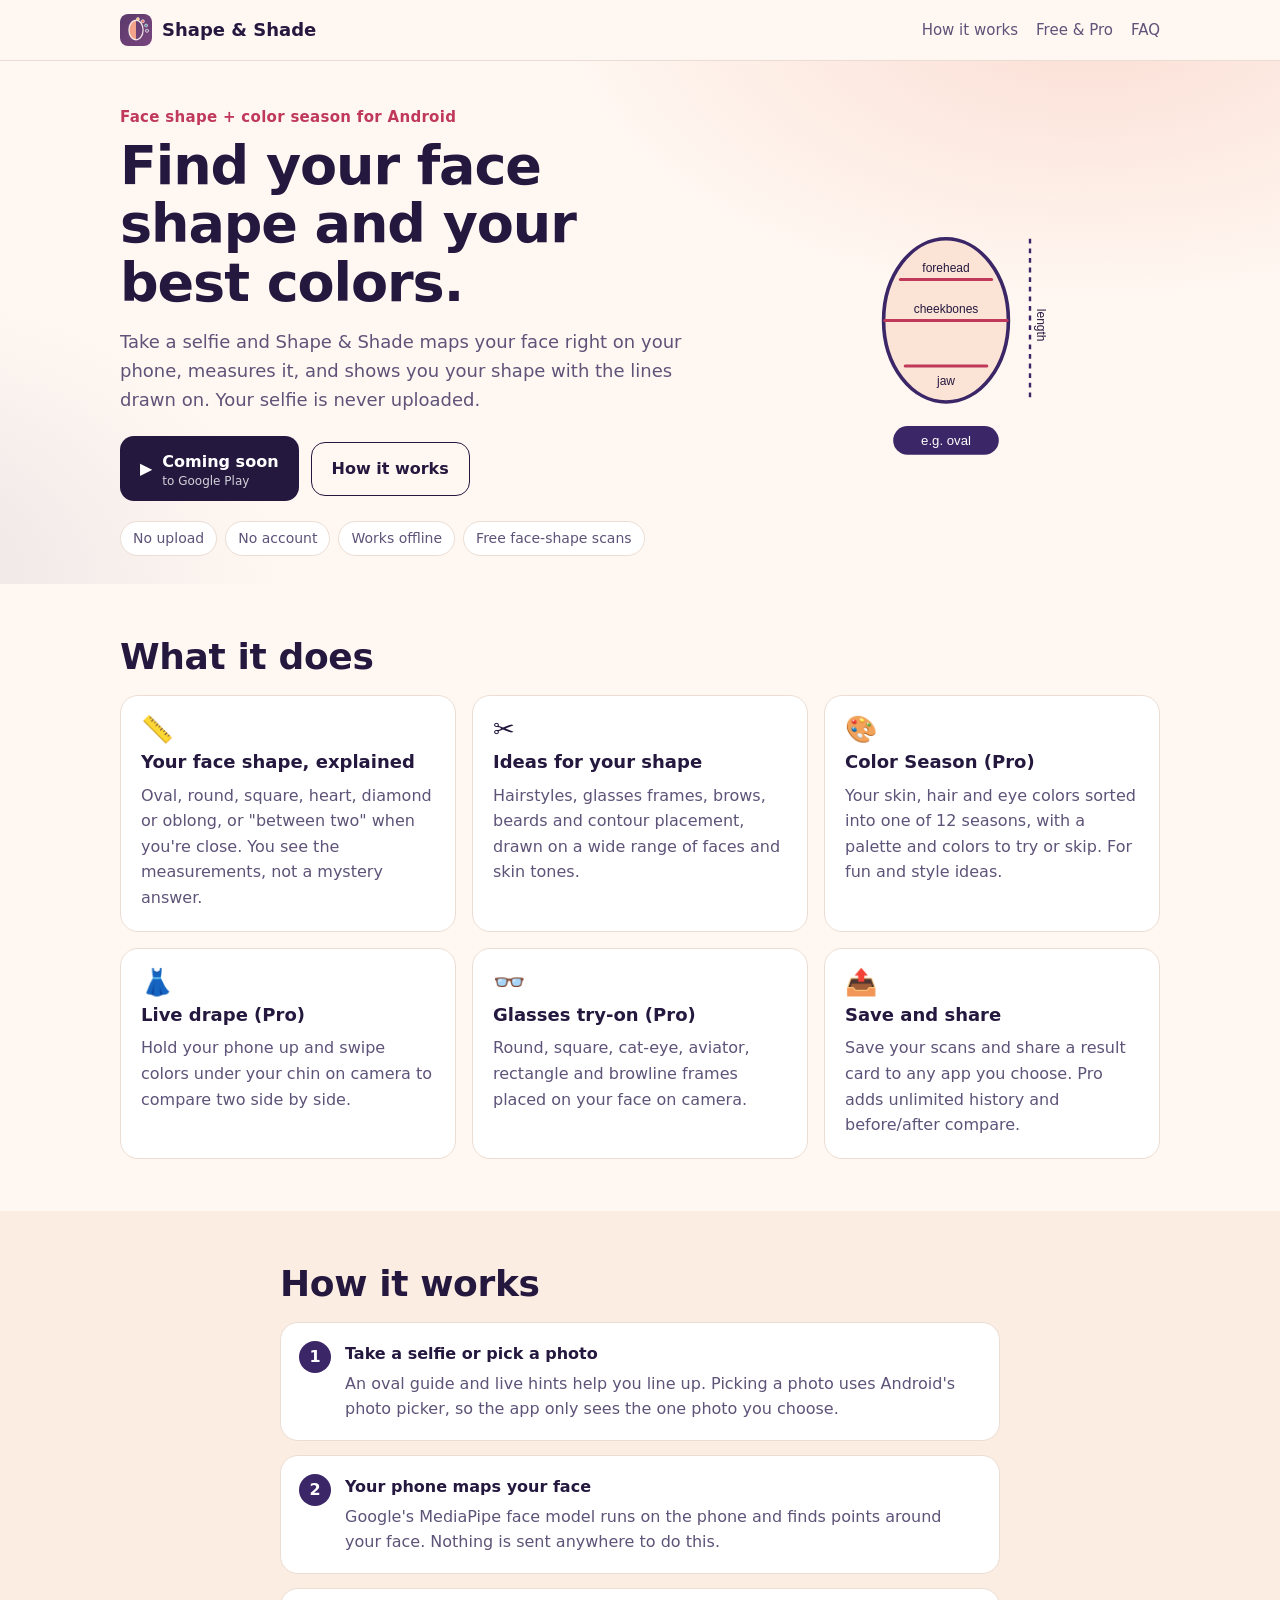
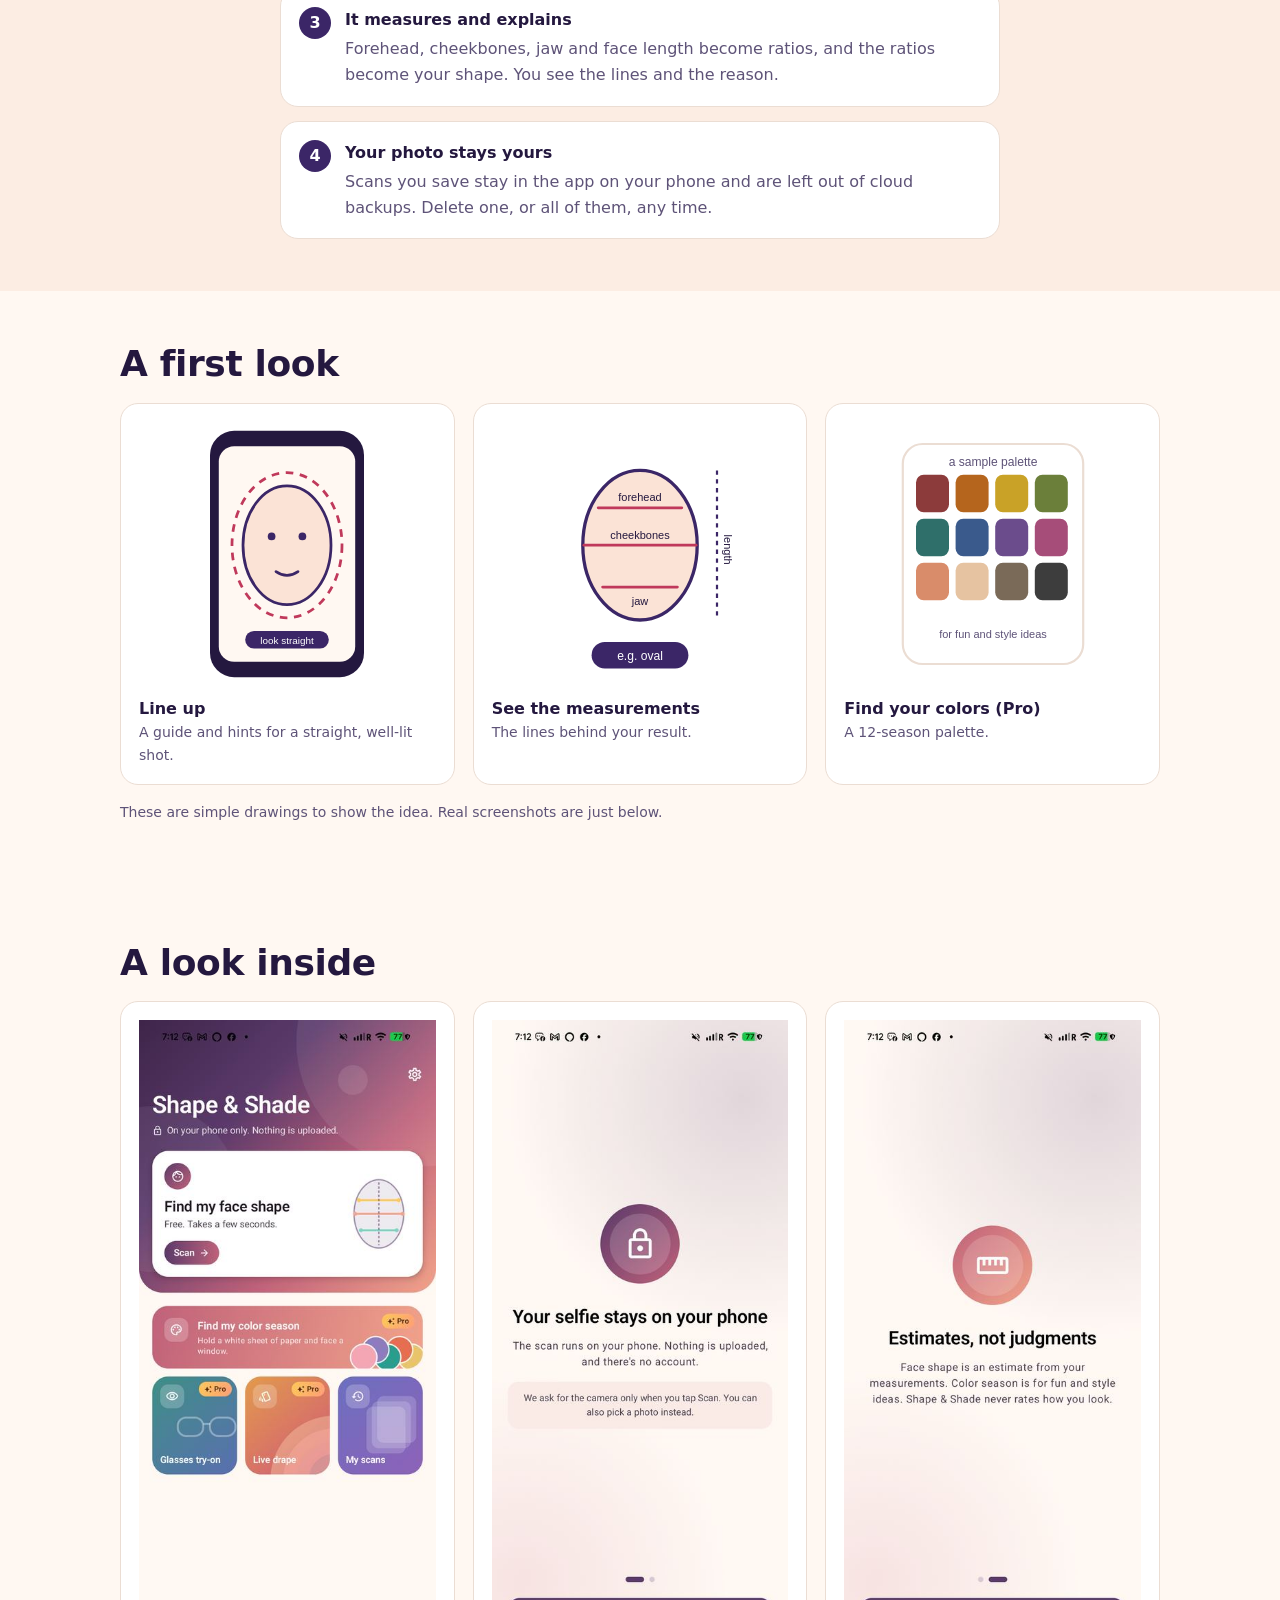
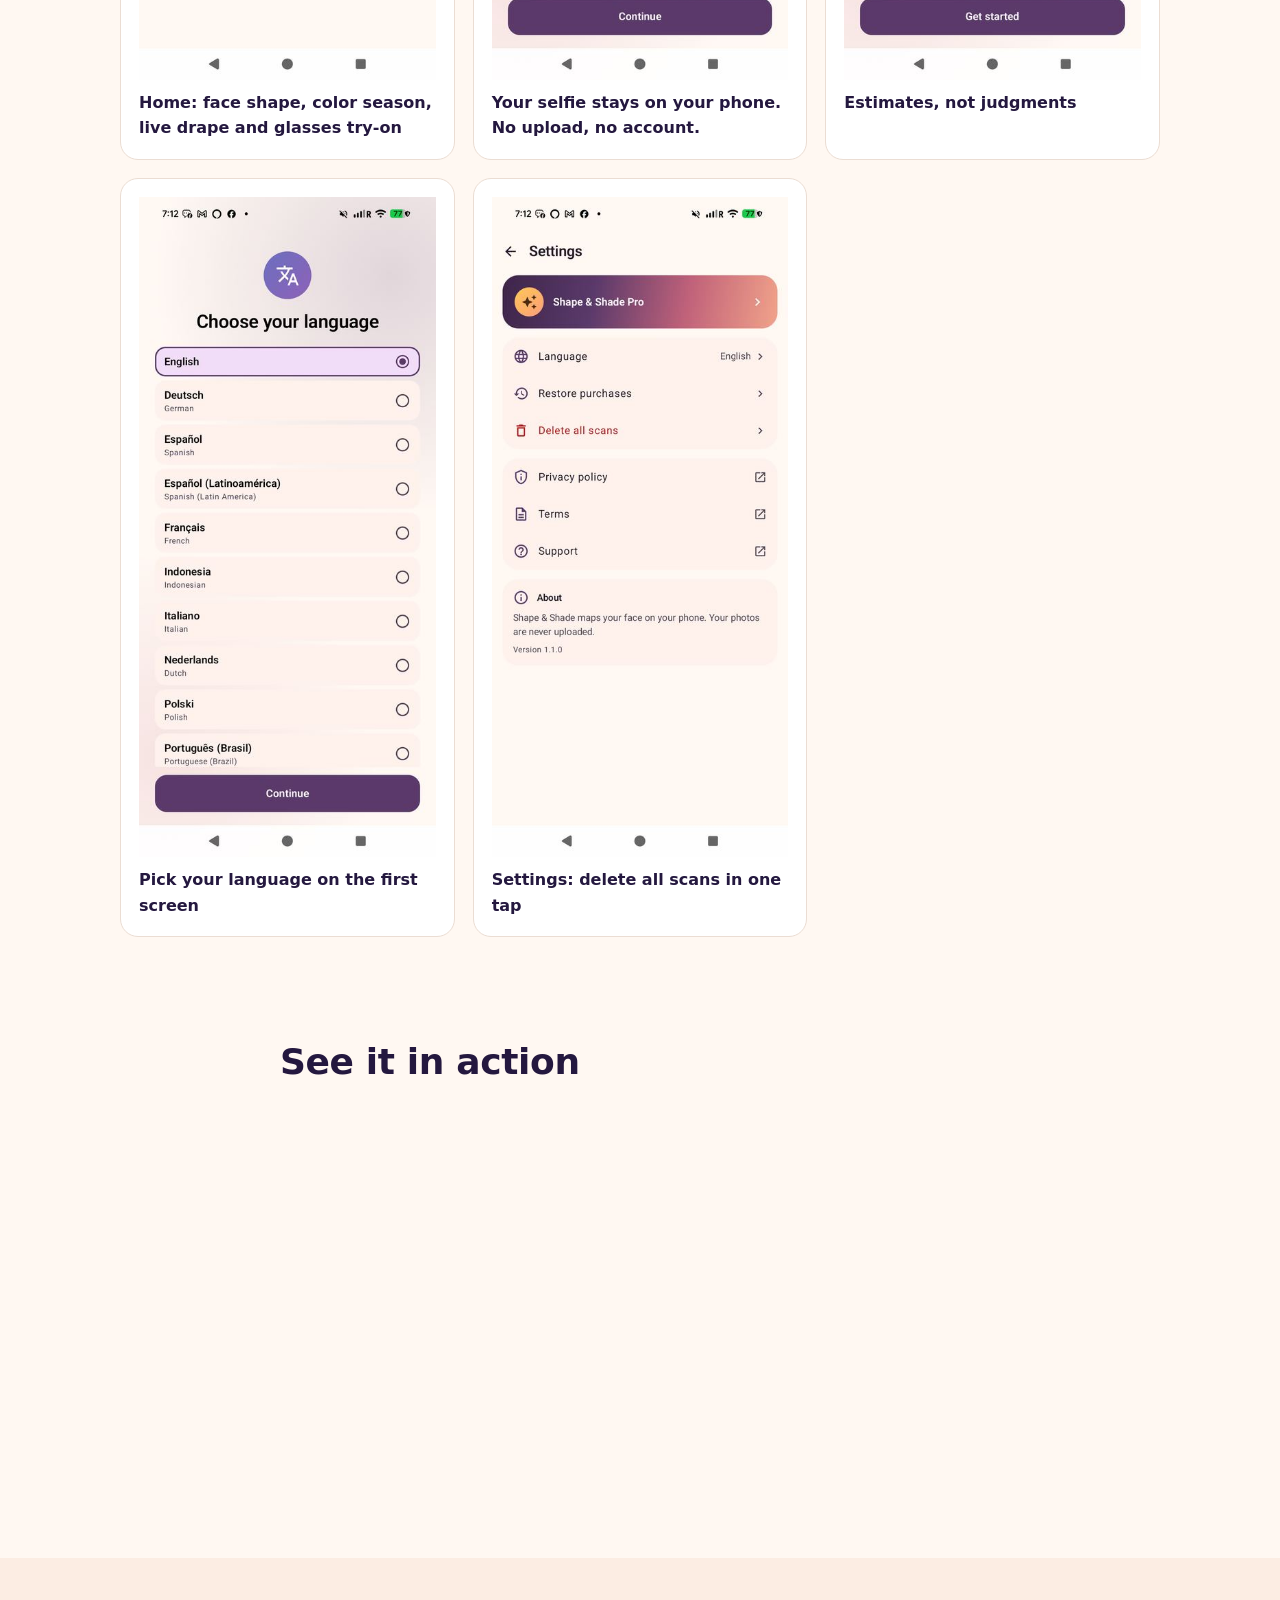
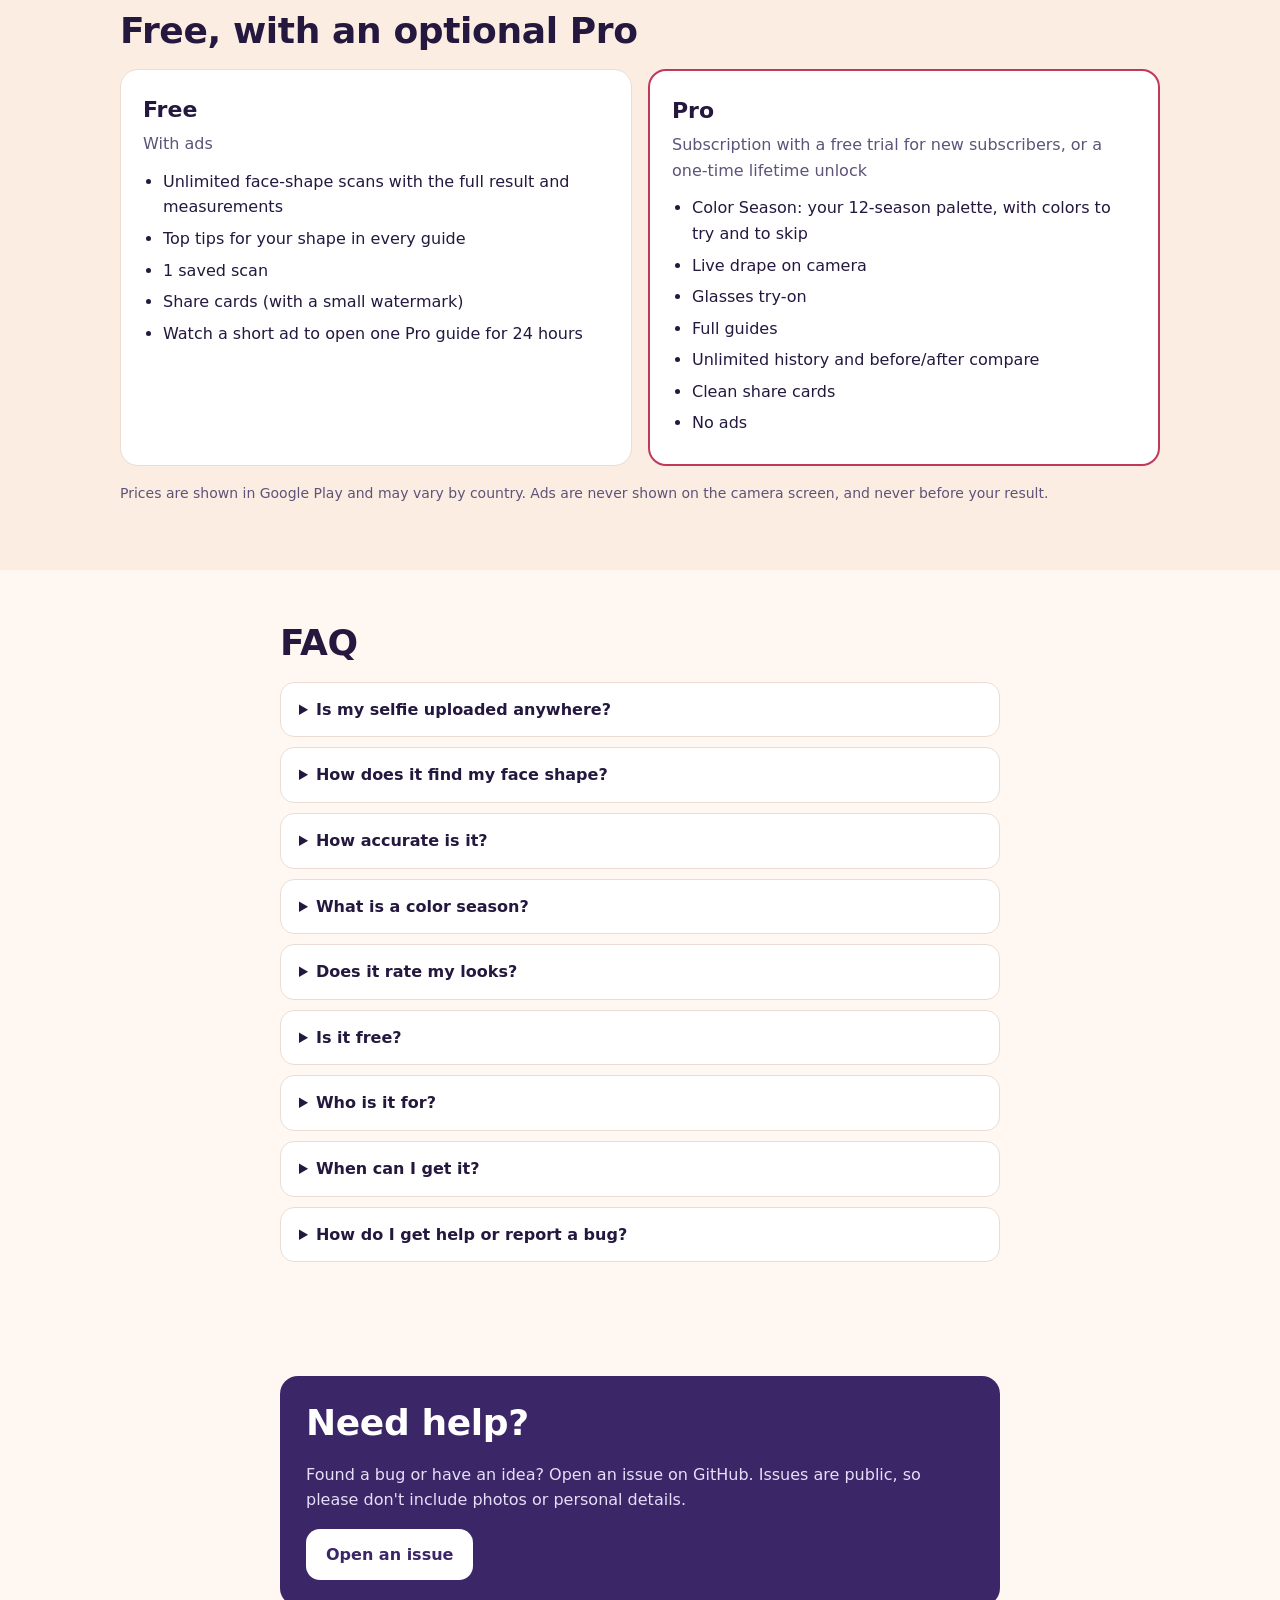
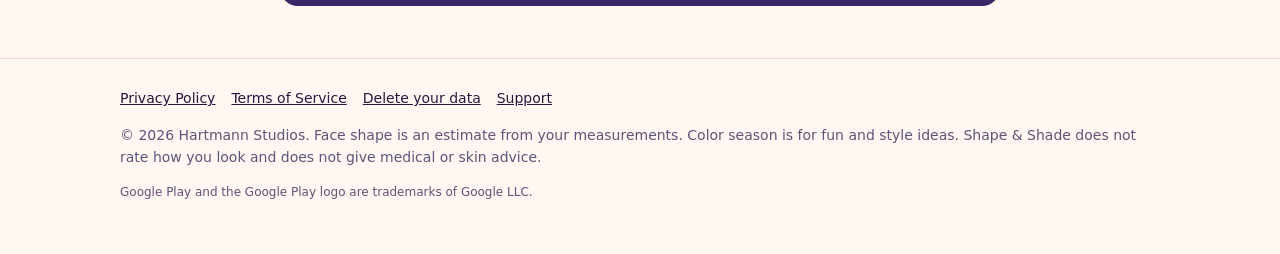
==== commit cf57c37d: "Add the promo video" ====
--- a/index.html
+++ b/index.html
@@ -96,7 +96,10 @@
 </div>
 <p class="fine">These are simple drawings to show the idea. Real screenshots are just below.</p>
 </div></section>
-<section class="sec" id="screenshots"><div class="wrap"><h2>A look inside</h2><div class="ills"><figure><img src="https://chartmann1590.github.io/shapeshade-site/img/shot-1.jpg" alt="Home: face shape, color season, live drape and glasses try-on" loading="lazy"><figcaption>Home: face shape, color season, live drape and glasses try-on</figcaption></figure><figure><img src="https://chartmann1590.github.io/shapeshade-site/img/shot-2.jpg" alt="Your selfie stays on your phone. No upload, no account." loading="lazy"><figcaption>Your selfie stays on your phone. No upload, no account.</figcaption></figure><figure><img src="https://chartmann1590.github.io/shapeshade-site/img/shot-3.jpg" alt="Estimates, not judgments" loading="lazy"><figcaption>Estimates, not judgments</figcaption></figure><figure><img src="https://chartmann1590.github.io/shapeshade-site/img/shot-4.jpg" alt="Pick your language on the first screen" loading="lazy"><figcaption>Pick your language on the first screen</figcaption></figure><figure><img src="https://chartmann1590.github.io/shapeshade-site/img/shot-5.jpg" alt="Settings: delete all scans in one tap" loading="lazy"><figcaption>Settings: delete all scans in one tap</figcaption></figure></div></div></section>
+<section class="sec" id="screenshots"><div class="wrap"><h2>A look inside</h2><div class="ills"><figure><img src="https://chartmann1590.github.io/shapeshade-site/img/shot-1.jpg" alt="Home: face shape, color season, live drape and glasses try-on" loading="lazy"><figcaption>Home: face shape, color season, live drape and glasses try-on</figcaption></figure><figure><img src="https://chartmann1590.github.io/shapeshade-site/img/shot-2.jpg" alt="Your selfie stays on your phone. No upload, no account." loading="lazy"><figcaption>Your selfie stays on your phone. No upload, no account.</figcaption></figure><figure><img src="https://chartmann1590.github.io/shapeshade-site/img/shot-3.jpg" alt="Estimates, not judgments" loading="lazy"><figcaption>Estimates, not judgments</figcaption></figure><figure><img src="https://chartmann1590.github.io/shapeshade-site/img/shot-4.jpg" alt="Pick your language on the first screen" loading="lazy"><figcaption>Pick your language on the first screen</figcaption></figure><figure><img src="https://chartmann1590.github.io/shapeshade-site/img/shot-5.jpg" alt="Settings: delete all scans in one tap" loading="lazy"><figcaption>Settings: delete all scans in one tap</figcaption></figure></div></div></section><section class="sec" id="video"><div class="wrap narrow">
+<h2>See it in action</h2>
+<div style="position:relative;padding-top:56.25%;border-radius:18px;overflow:hidden"><iframe style="position:absolute;inset:0;width:100%;height:100%;border:0" src="https://www.youtube-nocookie.com/embed/fcKa32xkeQc" title="Shape &amp; Shade promo video" loading="lazy" allow="accelerometer; encrypted-media; gyroscope; picture-in-picture; fullscreen" allowfullscreen></iframe></div>
+</div></section>
 <section class="sec alt" id="pro"><div class="wrap">
 <h2>Free, with an optional Pro</h2>
 <div class="plans">
